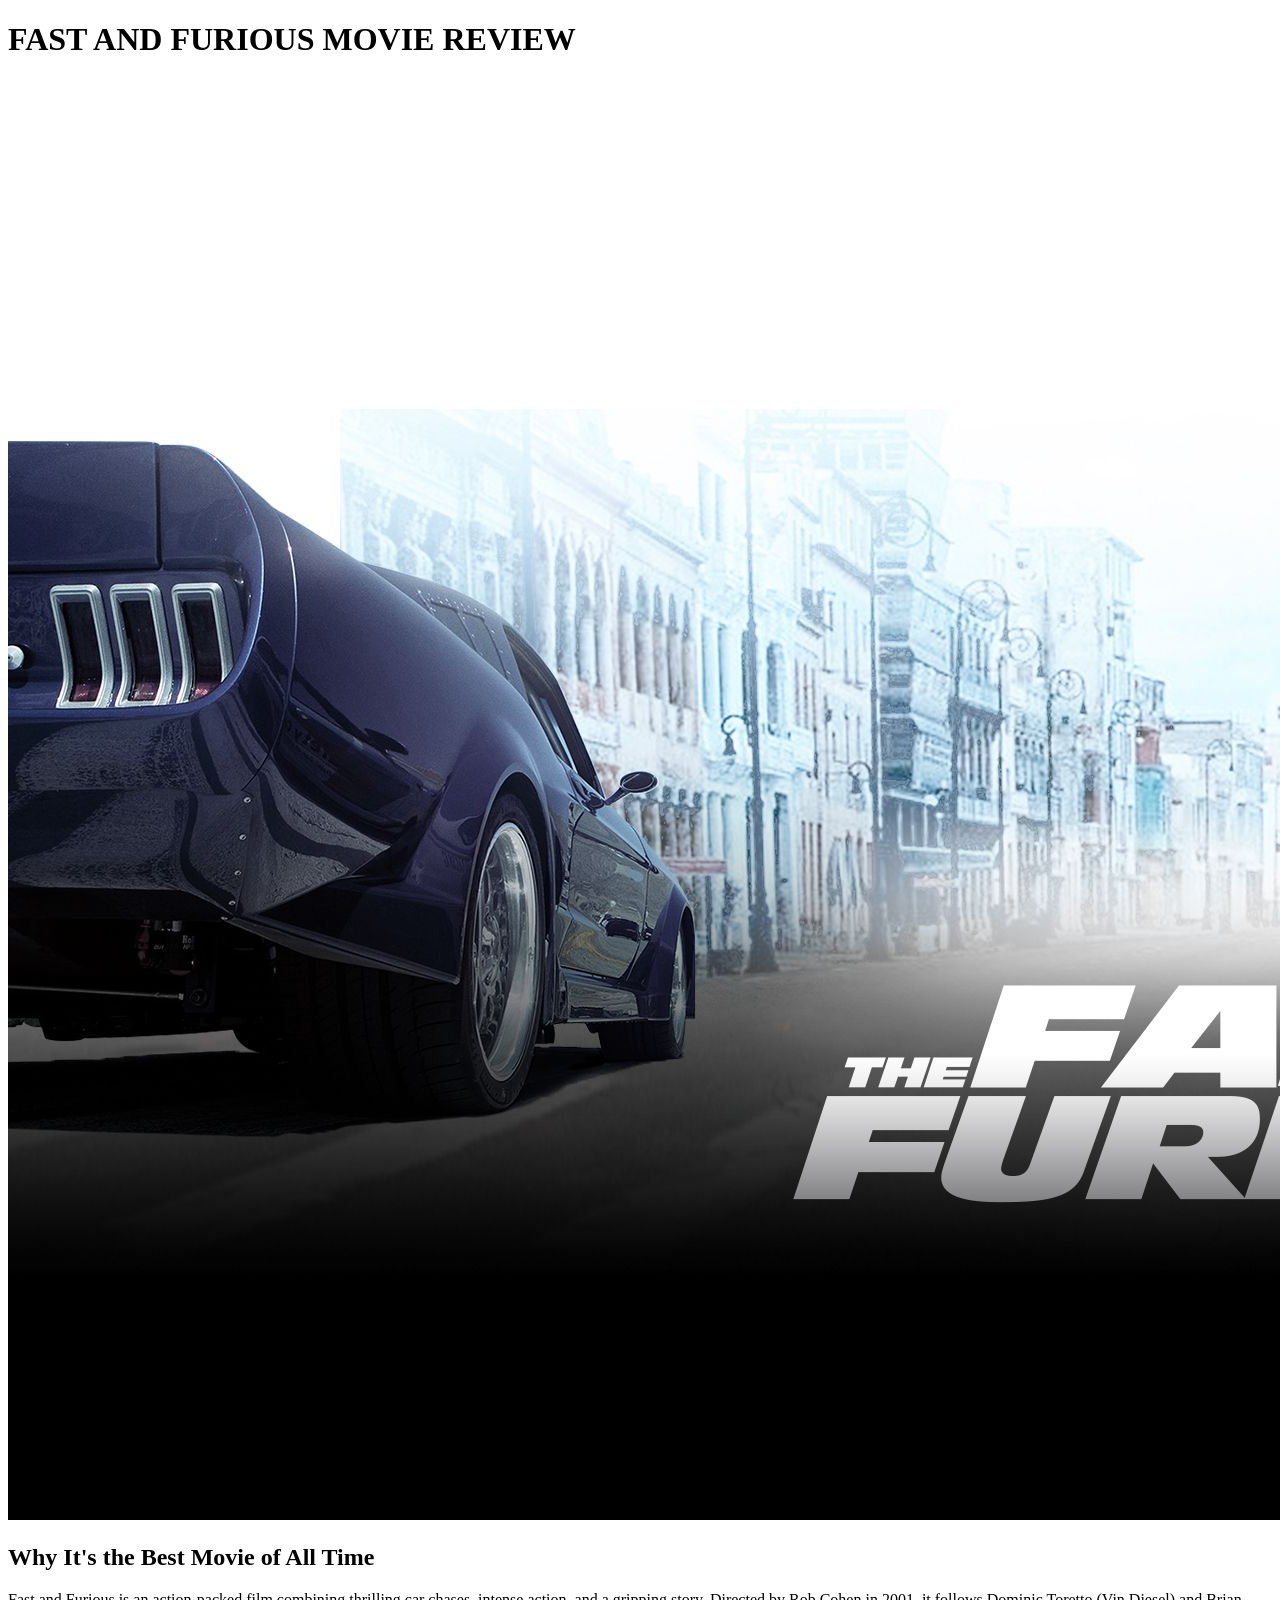
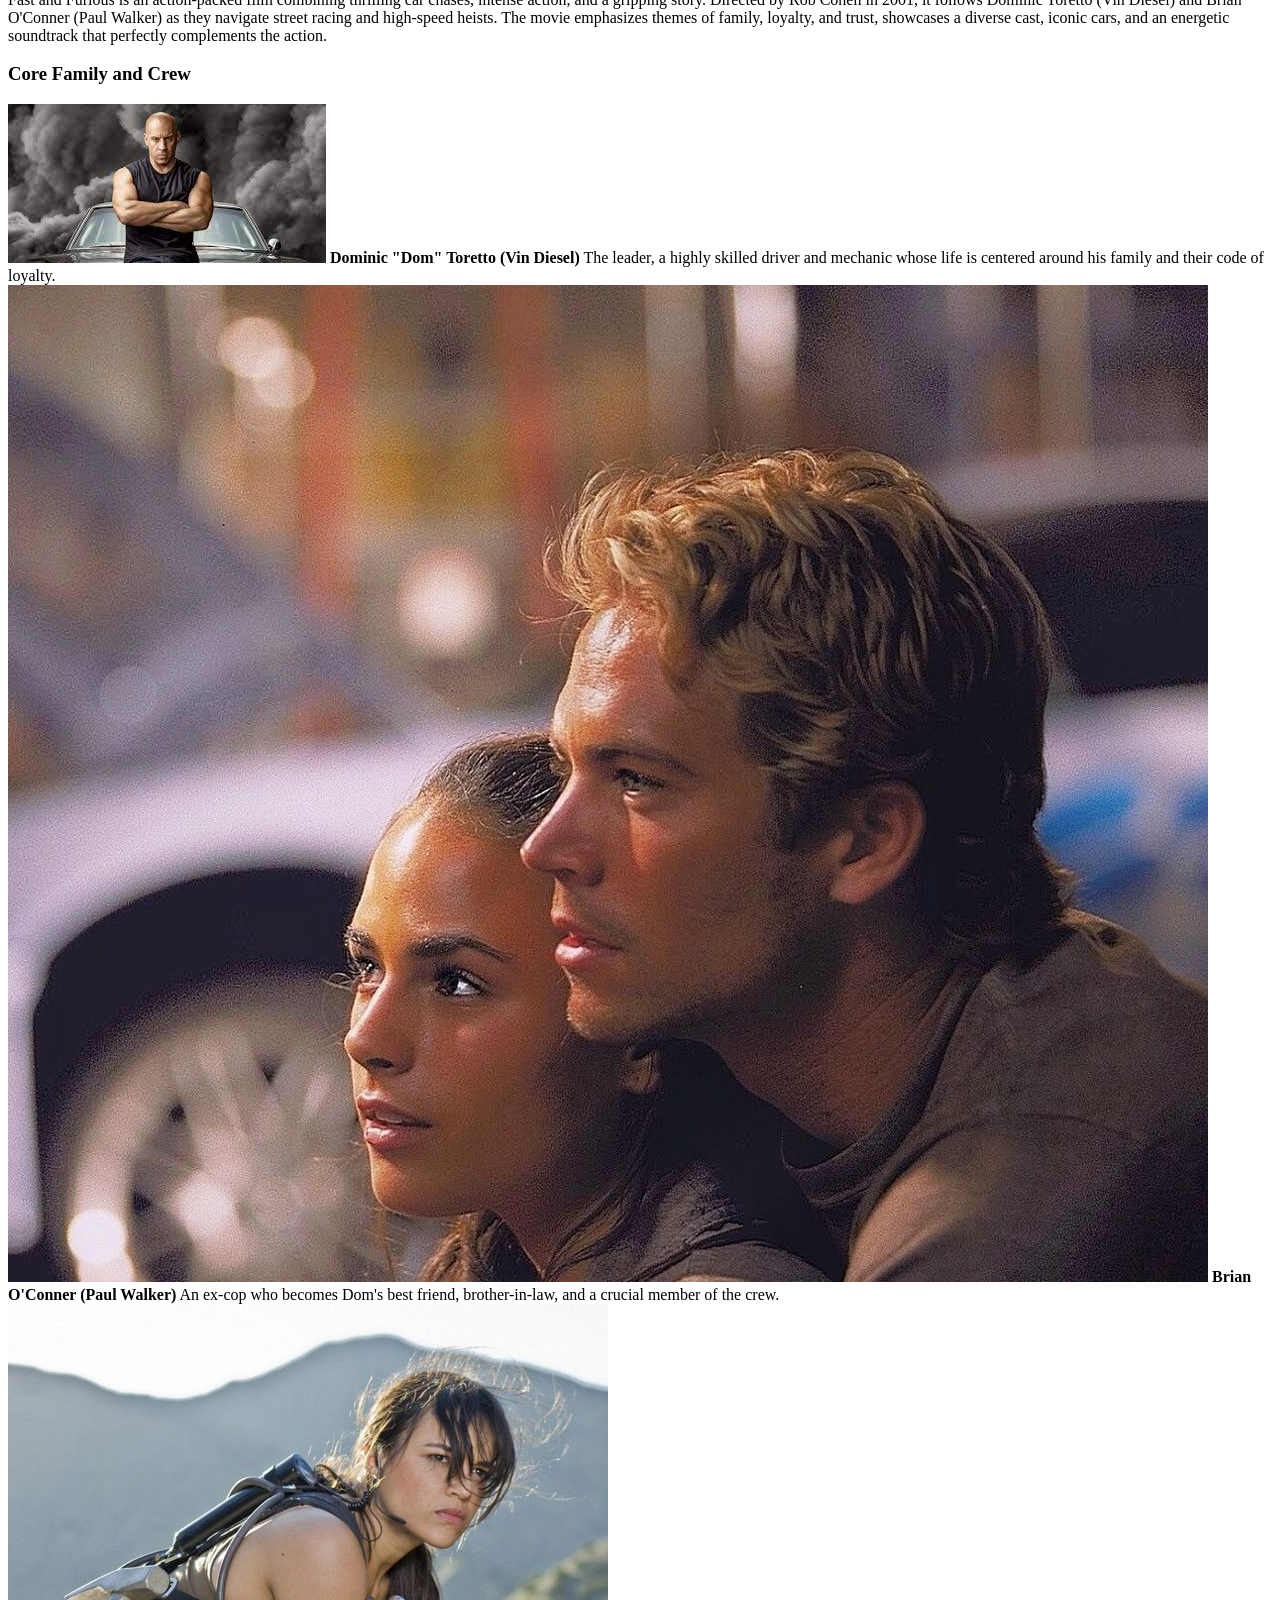
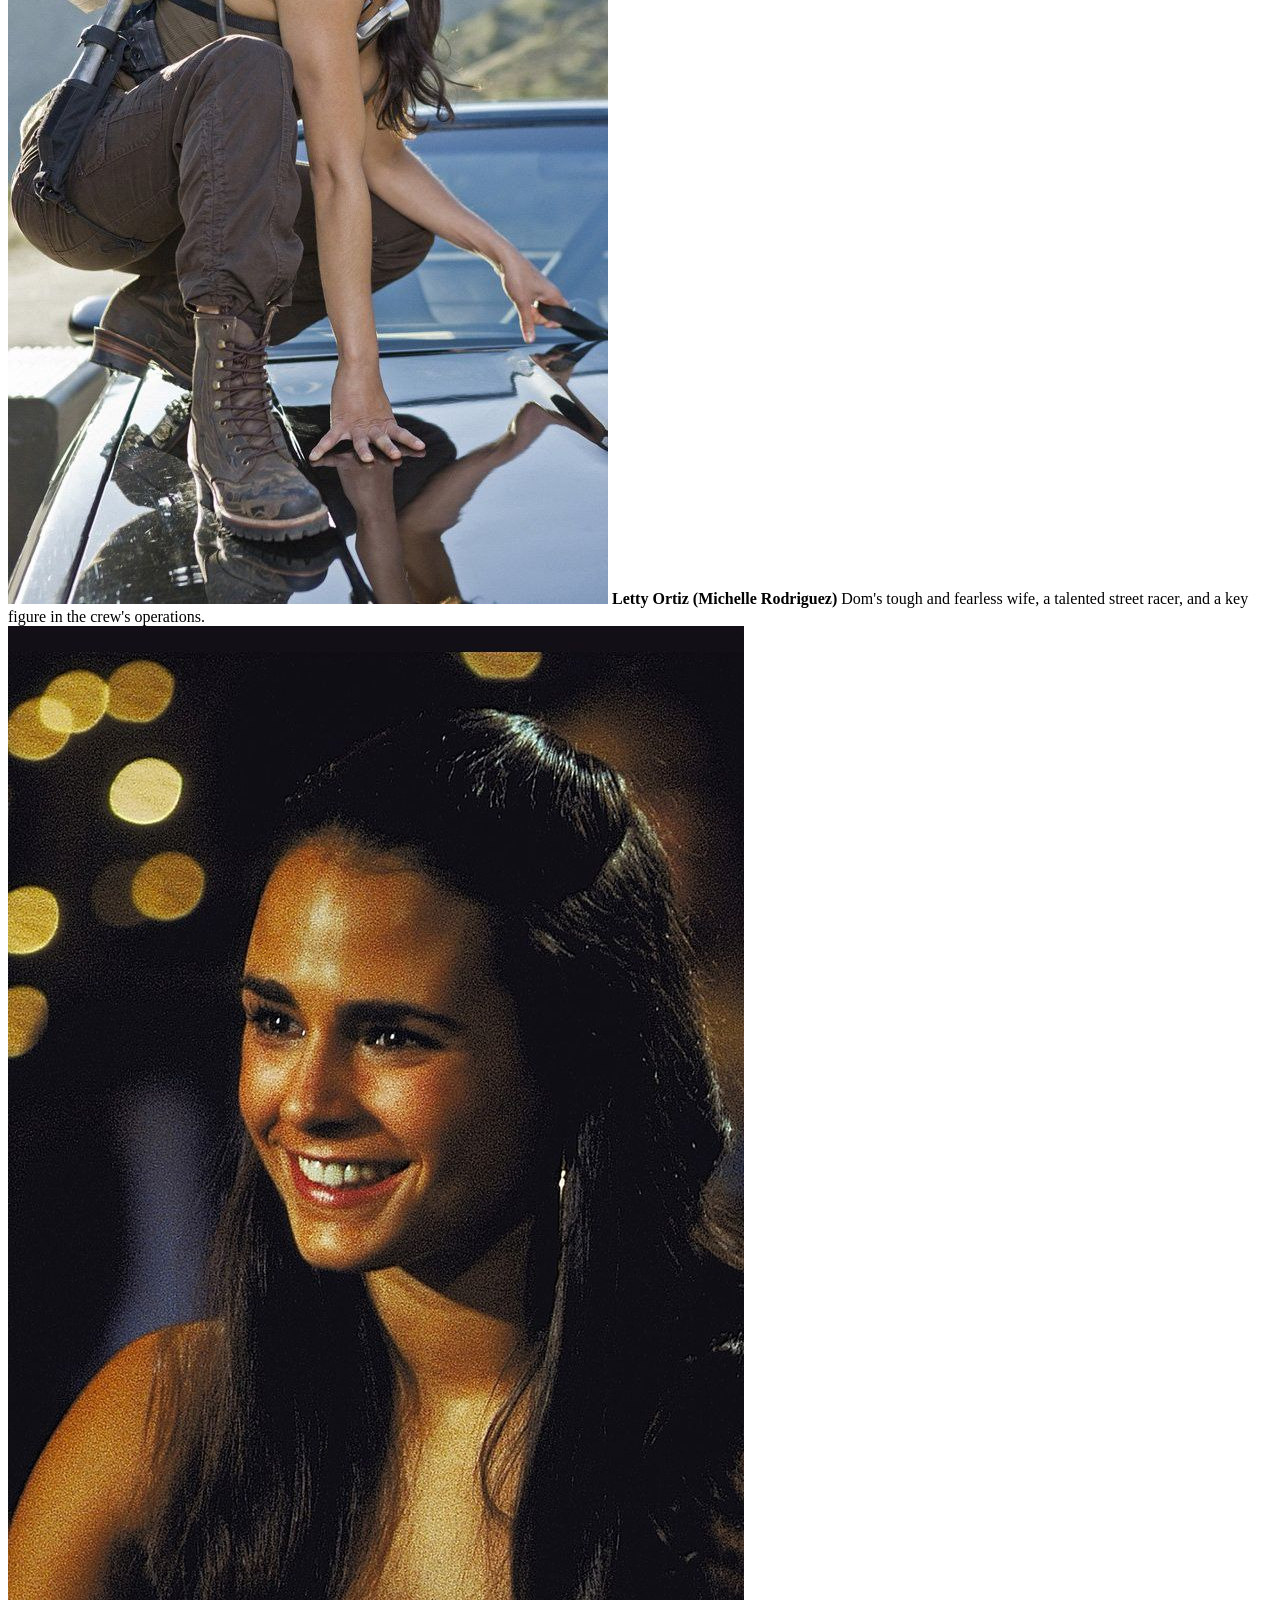
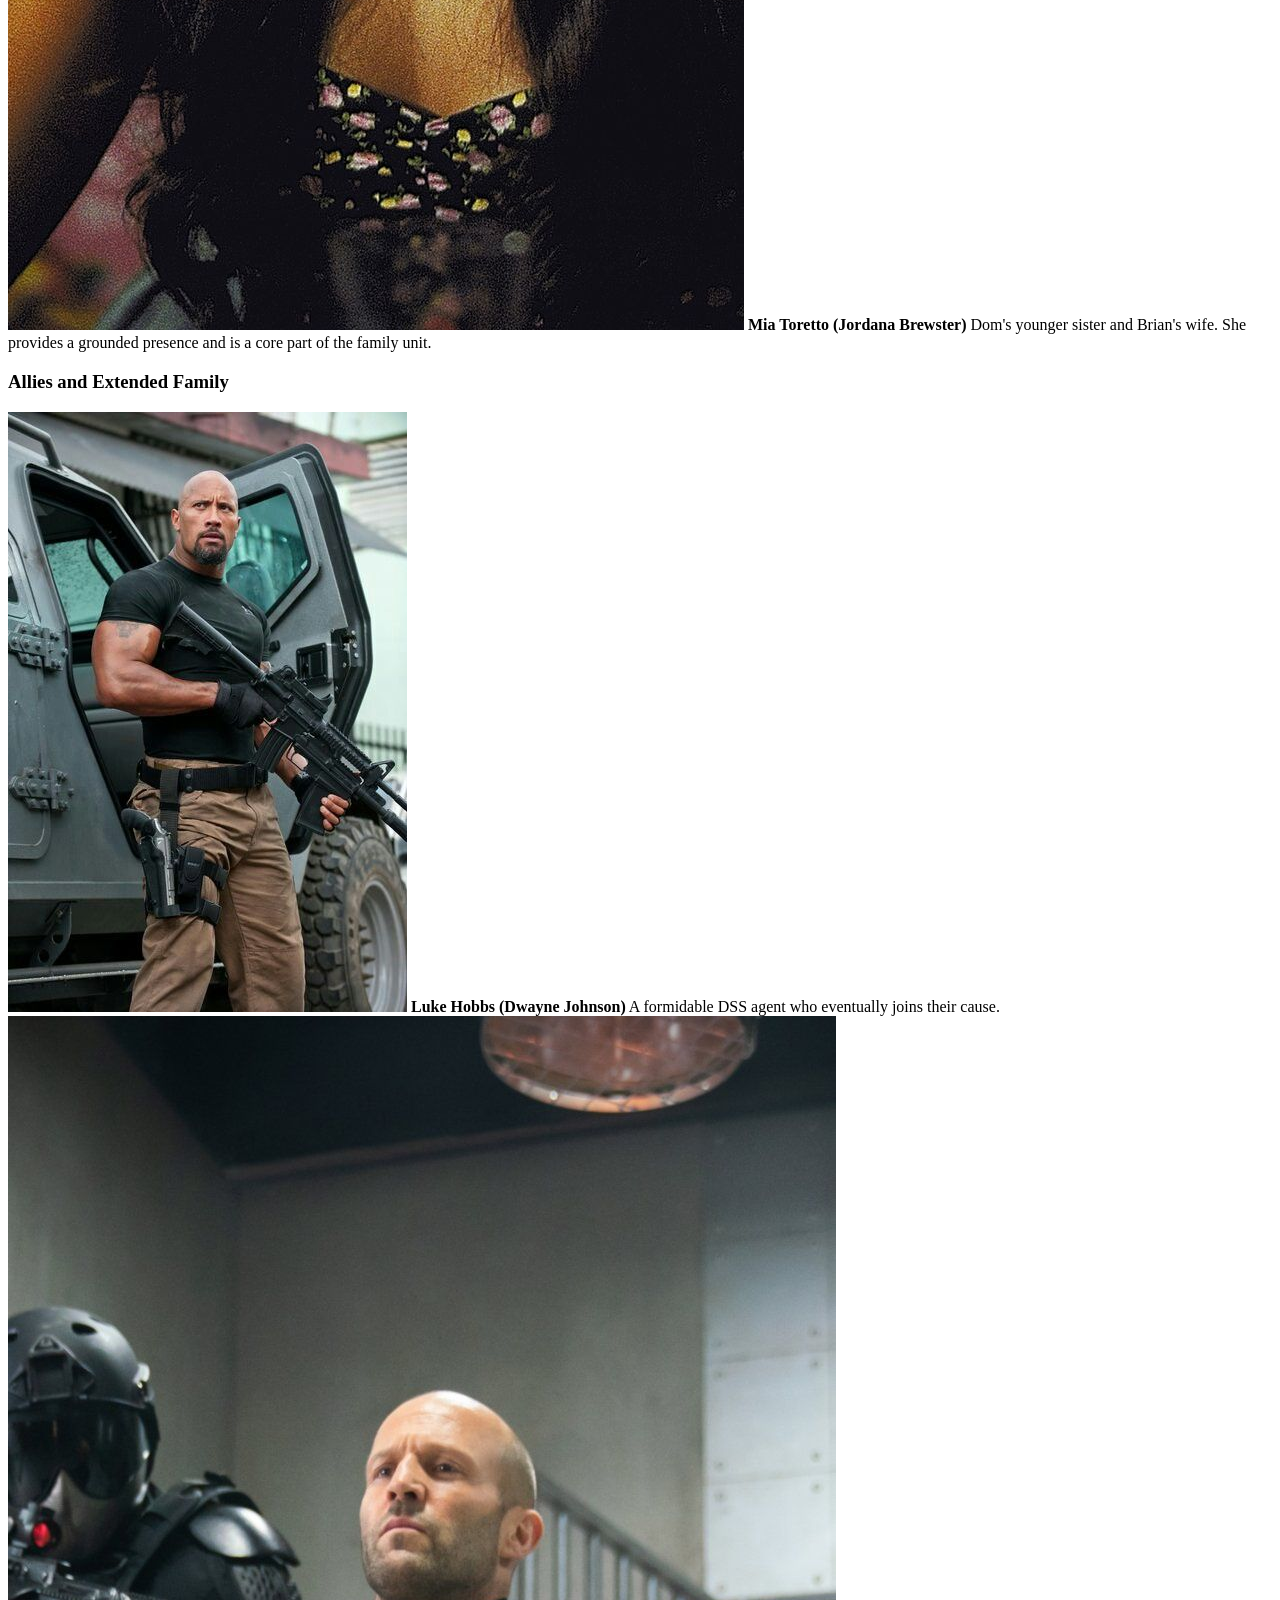
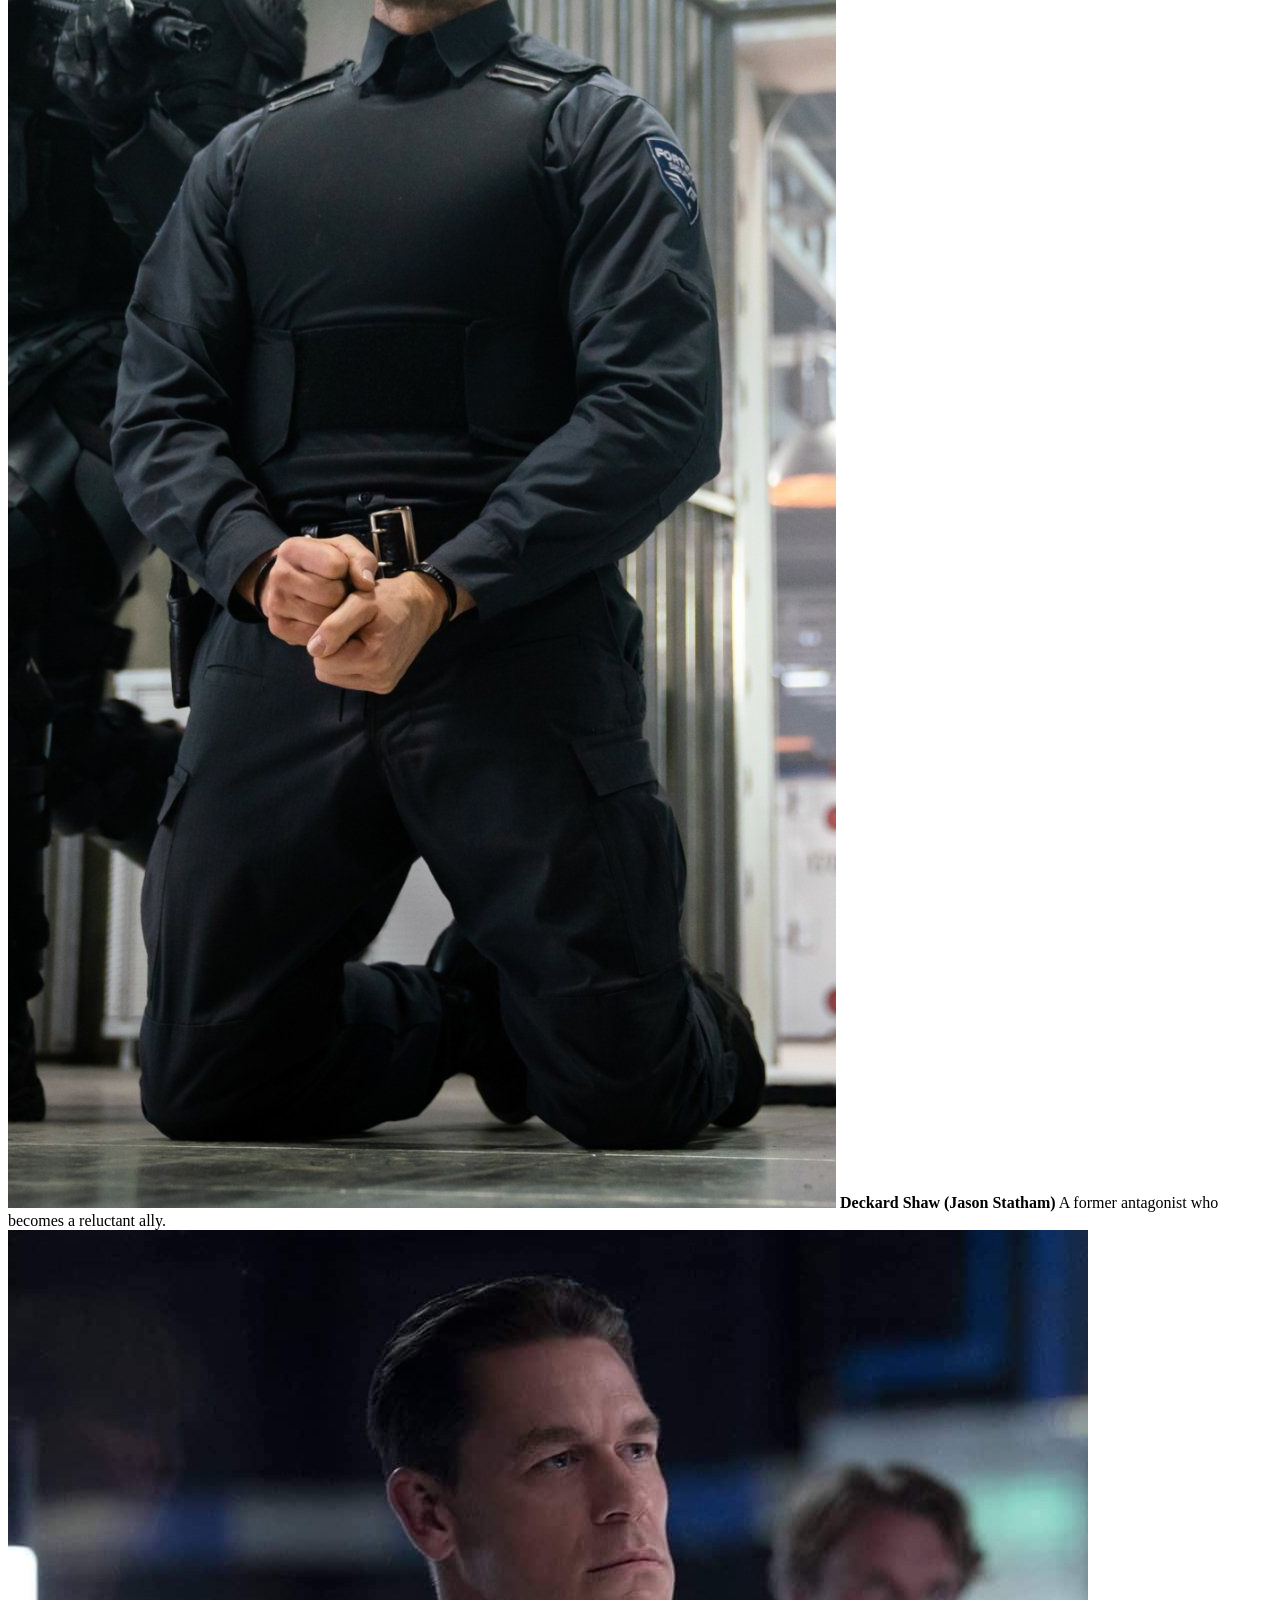
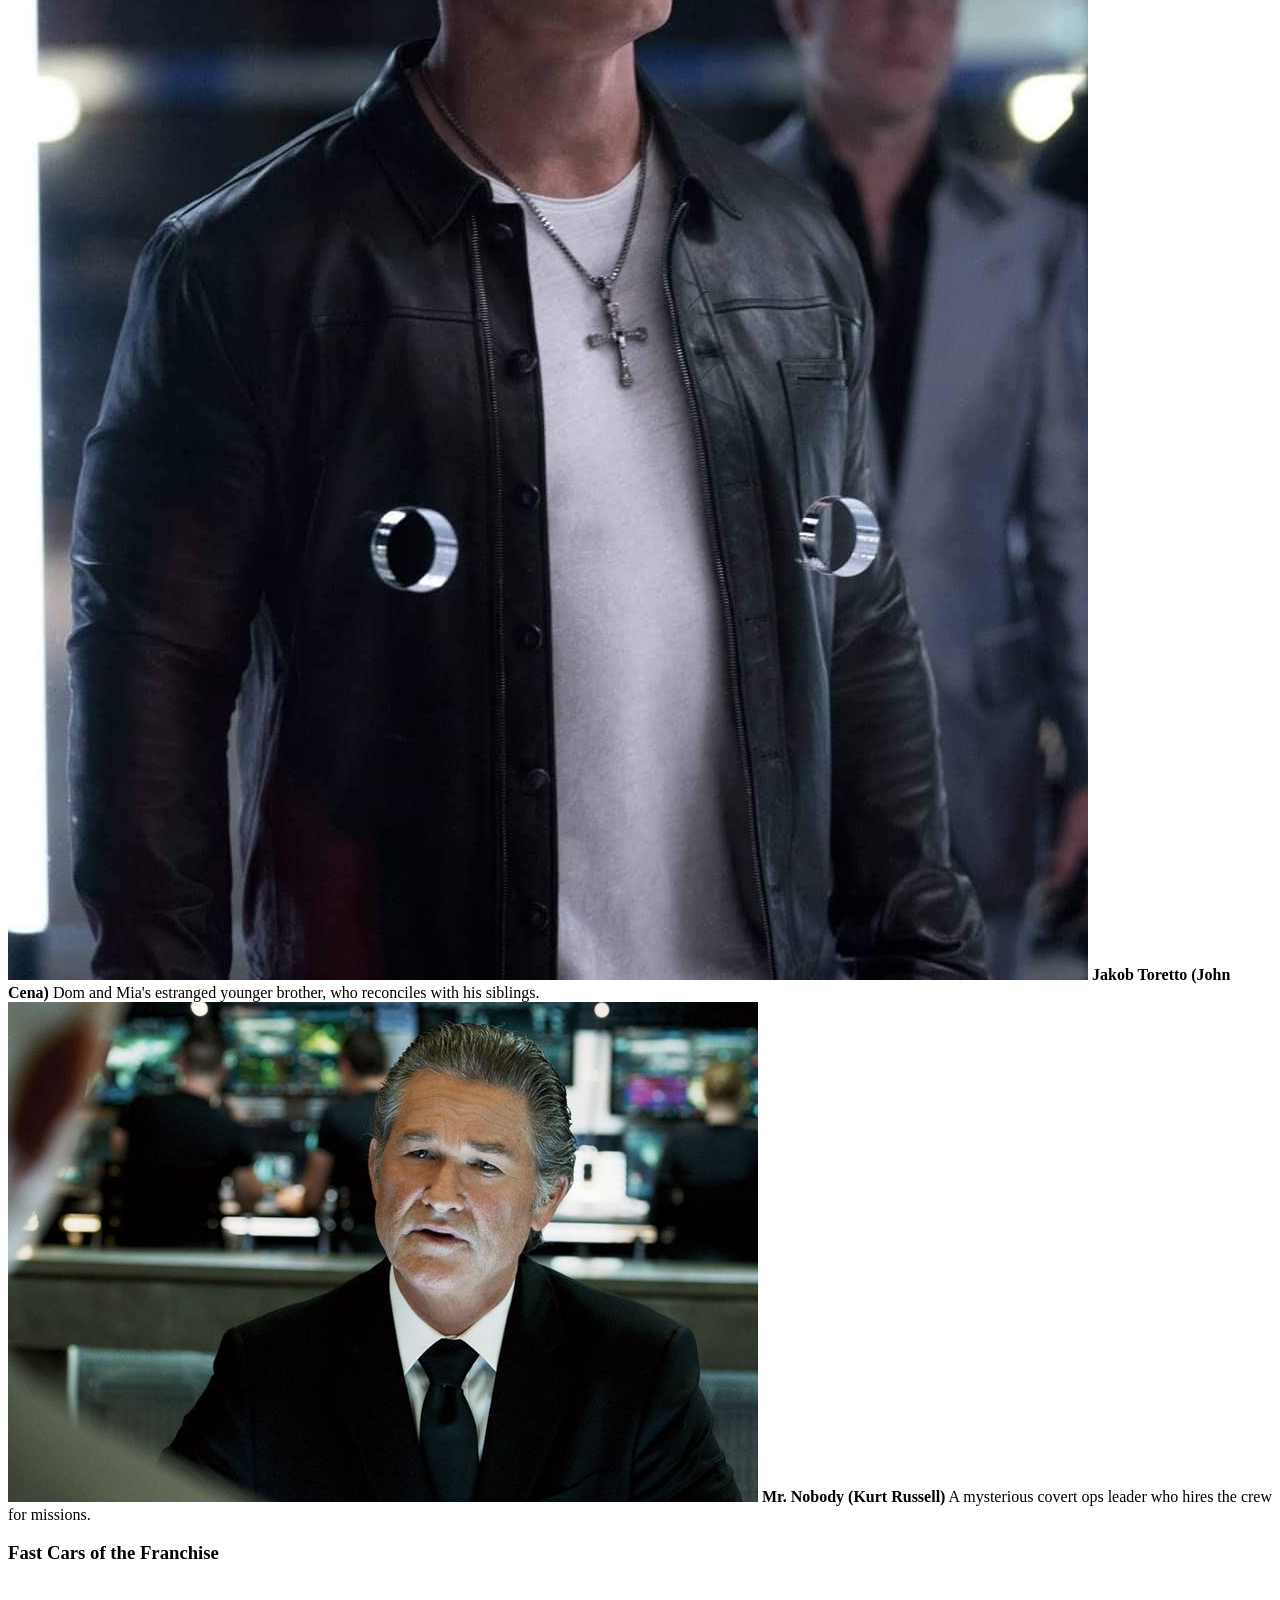
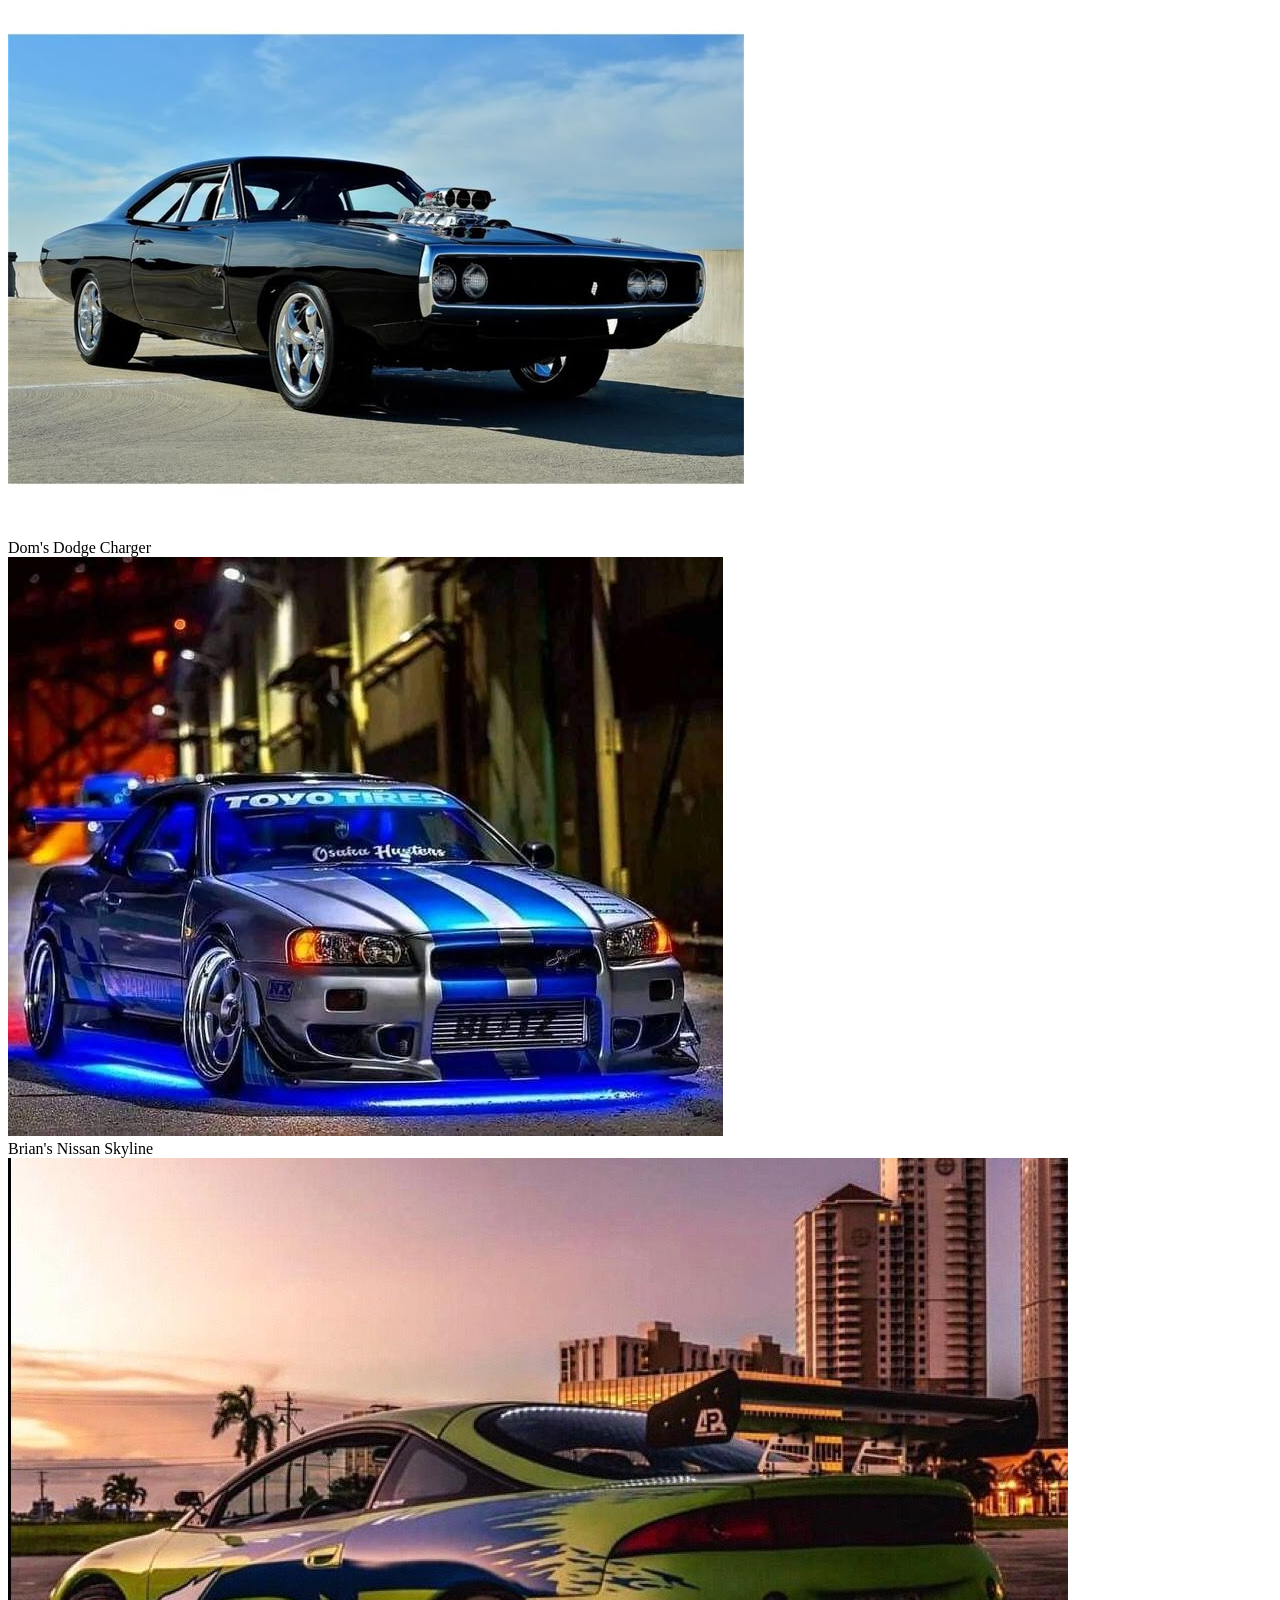
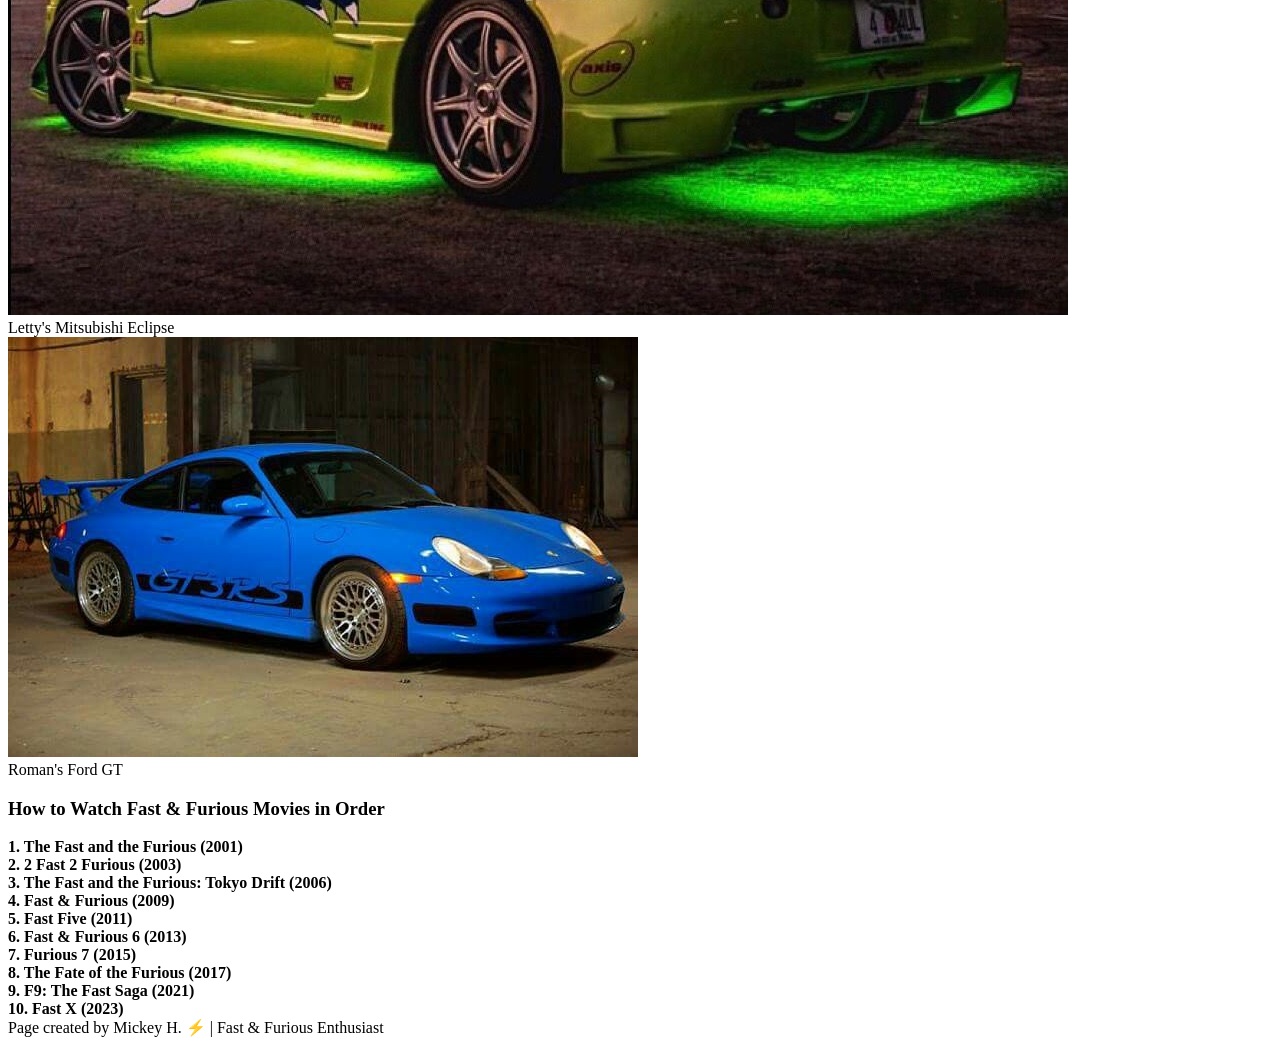
==== index.html @ 2337ce2a "Add main Fast and Furious website page" ====
<!DOCTYPE html>
<html lang="en">
<head>
    <meta charset="UTF-8">
    <meta name="viewport" content="width=device-width, initial-scale=1.0">
    <meta name="description" content="Explore the Fast & Furious franchise through movie reviews, iconic characters, legendary cars, and the movie watching order.">
    <title>FAST AND FURIOUS</title>
    <link rel="stylesheet" href="style.css">
    <script src="script.js" defer></script>
</head>
<body>

    <h1>FAST AND FURIOUS MOVIE REVIEW</h1>
    <img src="image/logo 1.jpeg" alt="Fast and Furious logo" class="logo">

    <h2 class="section-title">Why It's the Best Movie of All Time</h2>
    <p>
        Fast and Furious is an action-packed film combining thrilling car chases, intense action, and a gripping story.
        Directed by Rob Cohen in 2001, it follows Dominic Toretto (Vin Diesel) and Brian O'Conner (Paul Walker) as they
        navigate street racing and high-speed heists. The movie emphasizes themes of family, loyalty, and trust,
        showcases a diverse cast, iconic cars, and an energetic soundtrack that perfectly complements the action.
    </p>

    <h3 class="section-title">Core Family and Crew</h3>
    <div class="grid-container">
        <div class="card fade-in">
            <a href="image/dom.jpg" target="_blank" rel="noopener noreferrer"><img src="image/dom.jpg" alt="Dominic Toretto"></a>
            <strong>Dominic "Dom" Toretto (Vin Diesel)</strong>
            The leader, a highly skilled driver and mechanic whose life is centered around his family and their code of loyalty.
        </div>
        <div class="card fade-in">
            <a href="image/wife.jpg" target="_blank" rel="noopener noreferrer"><img src="image/wife.jpg" alt="Brian and Mia"></a>
            <strong>Brian O'Conner (Paul Walker)</strong>
            An ex-cop who becomes Dom's best friend, brother-in-law, and a crucial member of the crew.
        </div>
        <div class="card fade-in">
            <a href="image/letty.jpg" target="_blank" rel="noopener noreferrer"><img src="image/letty.jpg" alt="Letty Ortiz"></a>
            <strong>Letty Ortiz (Michelle Rodriguez)</strong>
            Dom's tough and fearless wife, a talented street racer, and a key figure in the crew's operations.
        </div>
        <div class="card fade-in">
            <a href="image/mia.jpg" target="_blank" rel="noopener noreferrer"><img src="image/mia.jpg" alt="Mia Toretto"></a>
            <strong>Mia Toretto (Jordana Brewster)</strong>
            Dom's younger sister and Brian's wife. She provides a grounded presence and is a core part of the family unit.
        </div>
    </div>

    <h3 class="section-title">Allies and Extended Family</h3>
    <div class="grid-container">
        <div class="card fade-in">
            <a href="image/luke.jpg" target="_blank" rel="noopener noreferrer"><img src="image/luke.jpg" alt="Luke Hobbs"></a>
            <strong>Luke Hobbs (Dwayne Johnson)</strong>
            A formidable DSS agent who eventually joins their cause.
        </div>
        <div class="card fade-in">
            <a href="image/deckard.jpg" target="_blank" rel="noopener noreferrer"><img src="image/deckard.jpg" alt="Deckard Shaw"></a>
            <strong>Deckard Shaw (Jason Statham)</strong>
            A former antagonist who becomes a reluctant ally.
        </div>
        <div class="card fade-in">
            <a href="image/jakob.jpg" target="_blank" rel="noopener noreferrer"><img src="image/jakob.jpg" alt="Jakob Toretto"></a>
            <strong>Jakob Toretto (John Cena)</strong>
            Dom and Mia's estranged younger brother, who reconciles with his siblings.
        </div>
        <div class="card fade-in">
            <a href="image/mr. Nobody.jpg" target="_blank" rel="noopener noreferrer"><img src="image/mr. Nobody.jpg" alt="Mr. Nobody"></a>
            <strong>Mr. Nobody (Kurt Russell)</strong>
            A mysterious covert ops leader who hires the crew for missions.
        </div>
    </div>

    <h3 class="section-title">Fast Cars of the Franchise</h3>
    <div class="grid-container">
        <div class="car-card fade-in">
            <img src="image/fastcar1.jpg" alt="Dom's Dodge Charger">
            <div class="car-caption">Dom's Dodge Charger</div>
        </div>
        <div class="car-card fade-in">
            <img src="image/fastcar2.jpg" alt="Brian's Nissan Skyline">
            <div class="car-caption">Brian's Nissan Skyline</div>
        </div>
        <div class="car-card fade-in">
            <img src="image/fastcar3.jpg" alt="Letty's Mitsubishi Eclipse">
            <div class="car-caption">Letty's Mitsubishi Eclipse</div>
        </div>
        <div class="car-card fade-in">
            <img src="image/fastcar4.jpg" alt="Roman's Ford GT">
            <div class="car-caption">Roman's Ford GT</div>
        </div>
    </div>

    <h3 class="section-title">How to Watch Fast & Furious Movies in Order</h3>
    <div class="grid-container">
        <div class="card fade-in"><strong>1. The Fast and the Furious (2001)</strong></div>
        <div class="card fade-in"><strong>2. 2 Fast 2 Furious (2003)</strong></div>
        <div class="card fade-in"><strong>3. The Fast and the Furious: Tokyo Drift (2006)</strong></div>
        <div class="card fade-in"><strong>4. Fast & Furious (2009)</strong></div>
        <div class="card fade-in"><strong>5. Fast Five (2011)</strong></div>
        <div class="card fade-in"><strong>6. Fast & Furious 6 (2013)</strong></div>
        <div class="card fade-in"><strong>7. Furious 7 (2015)</strong></div>
        <div class="card fade-in"><strong>8. The Fate of the Furious (2017)</strong></div>
        <div class="card fade-in"><strong>9. F9: The Fast Saga (2021)</strong></div>
        <div class="card fade-in"><strong>10. Fast X (2023)</strong></div>
    </div>

    <div class="stars" aria-hidden="true"></div>

    <footer>
        Page created by Mickey H. ⚡ | Fast & Furious Enthusiast
    </footer>

</body>
</html>
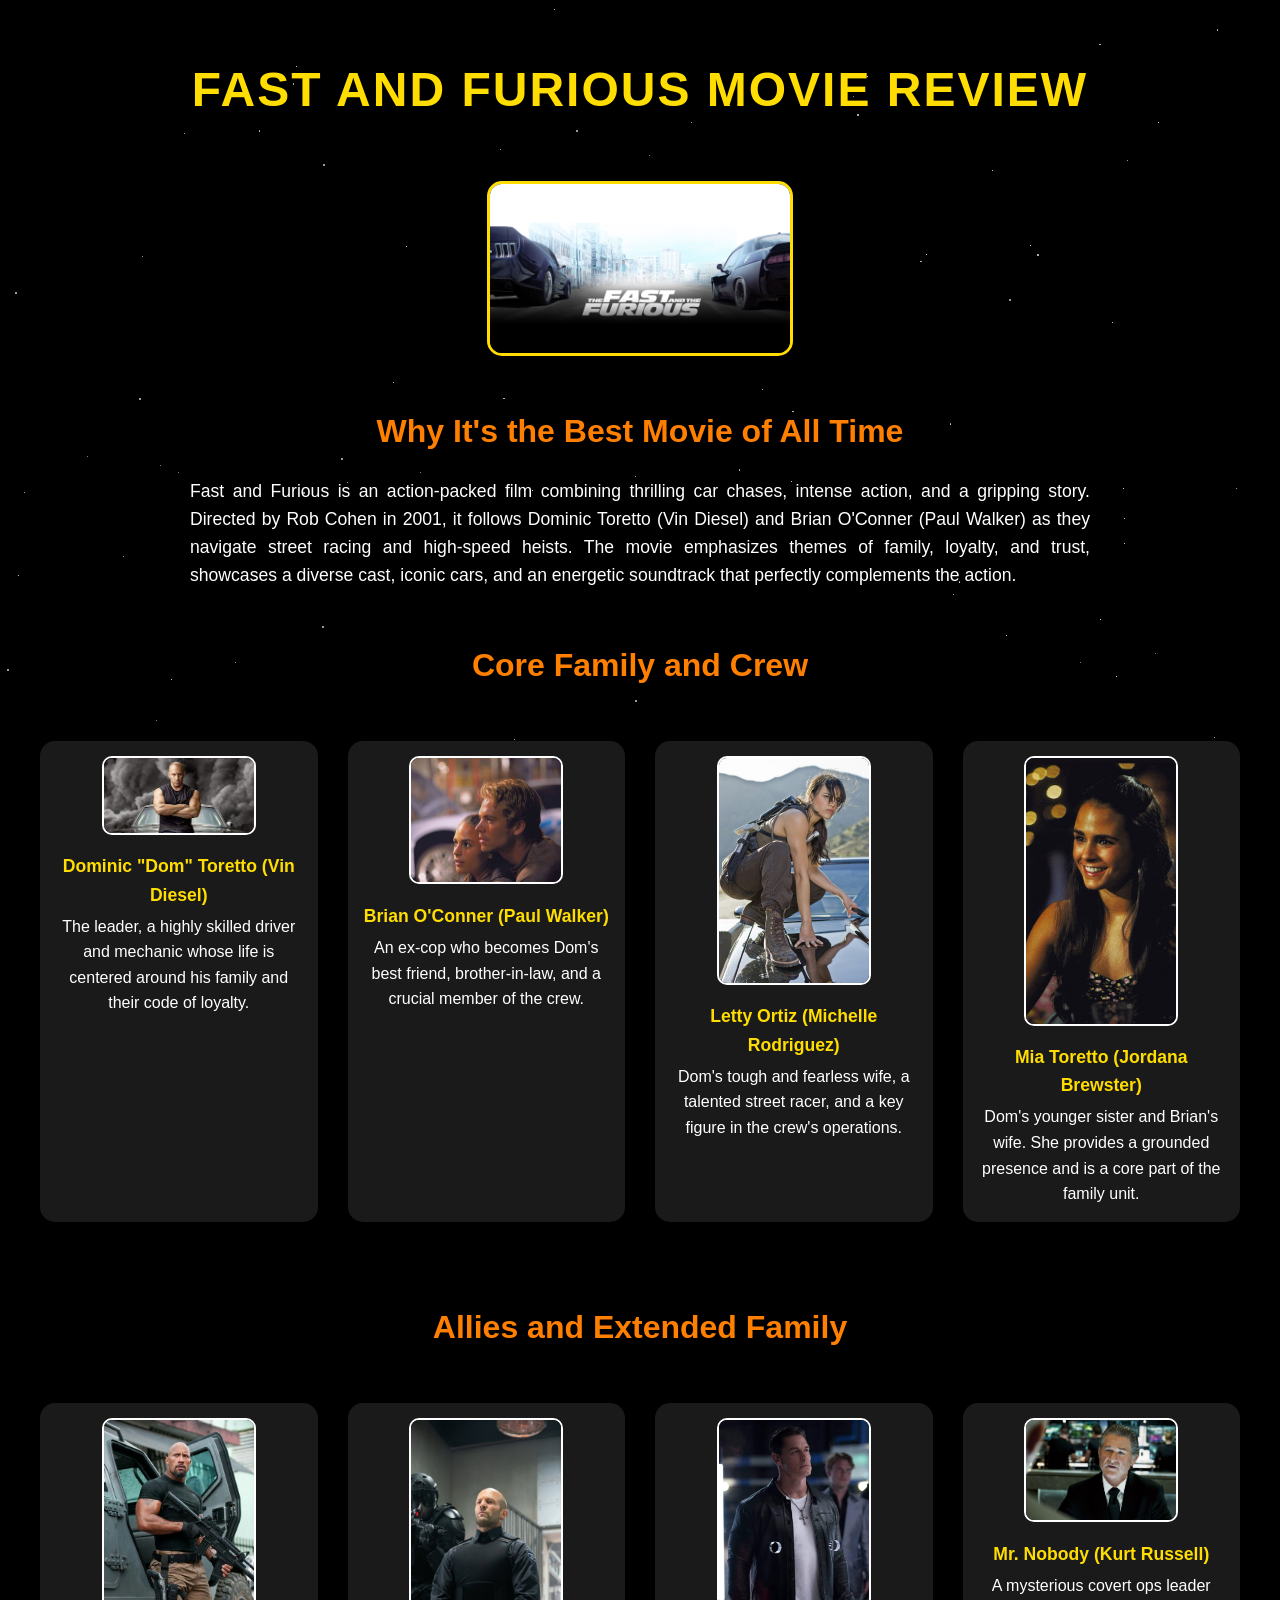
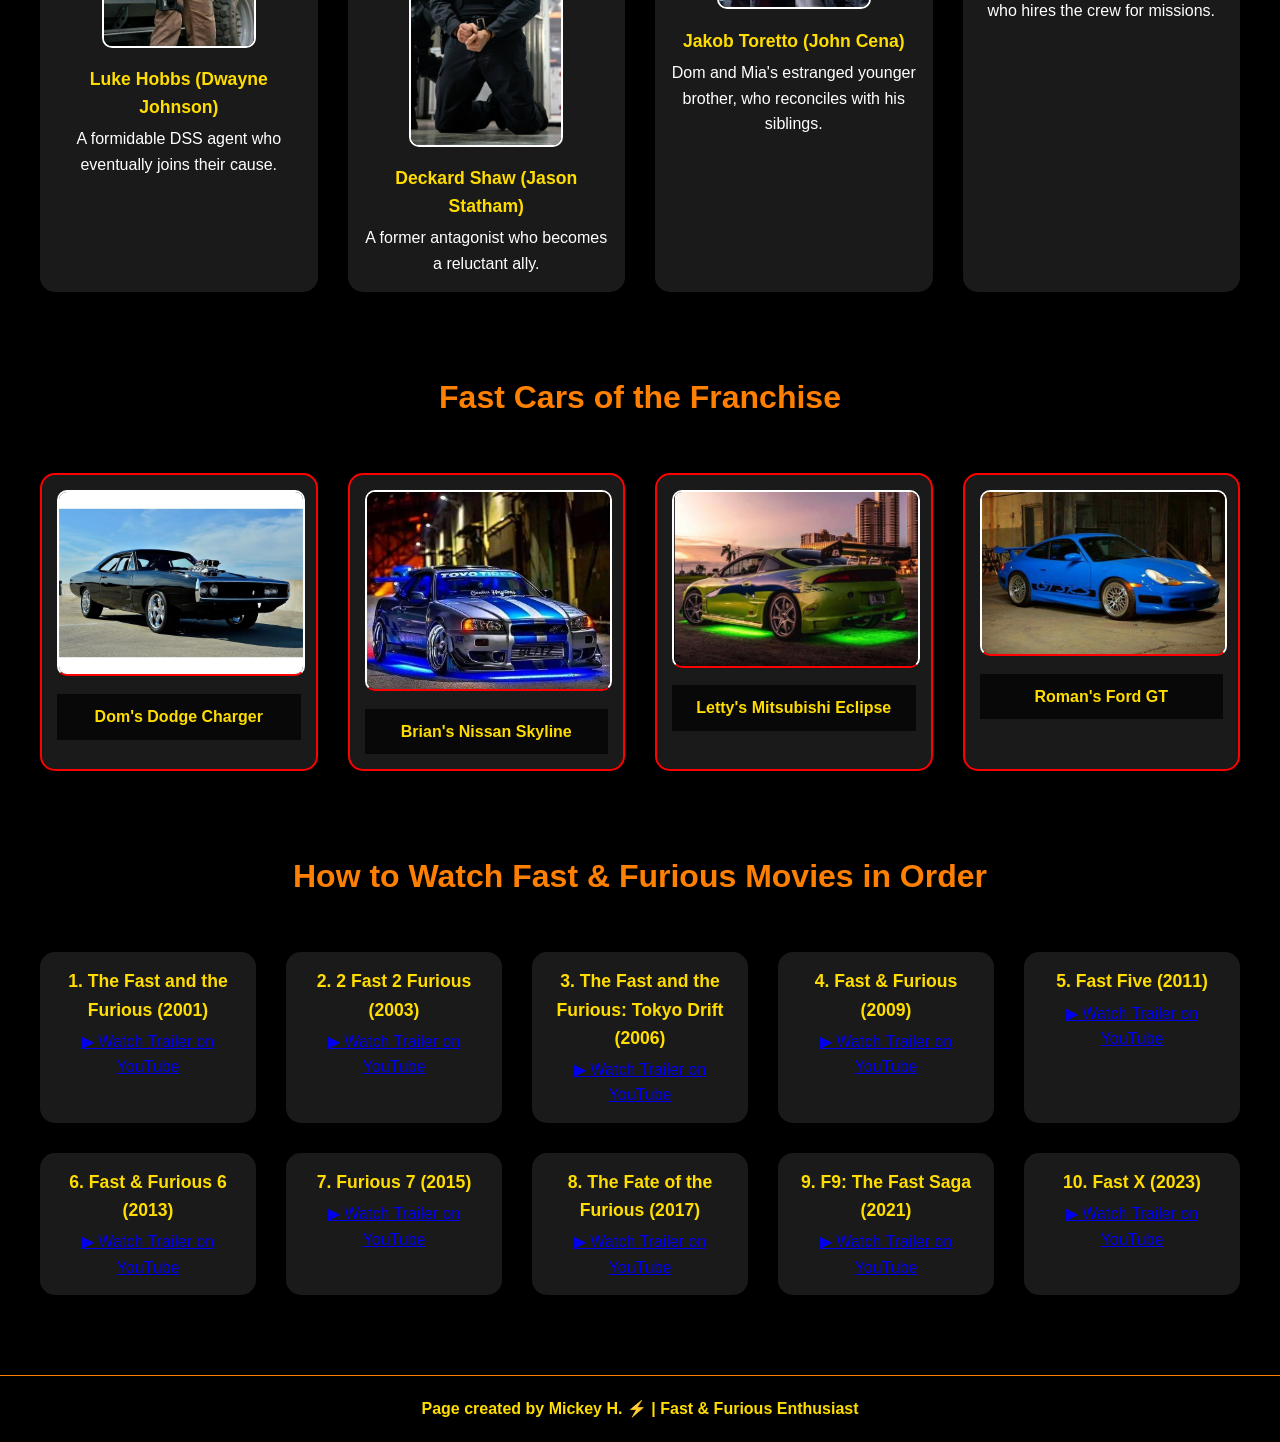
==== commit a1ba4c7d: "Add YouTube trailer links to all ten movies" ====
--- a/index.html
+++ b/index.html
@@ -91,16 +91,36 @@
 
     <h3 class="section-title">How to Watch Fast & Furious Movies in Order</h3>
     <div class="grid-container">
-        <div class="card fade-in"><strong>1. The Fast and the Furious (2001)</strong></div>
-        <div class="card fade-in"><strong>2. 2 Fast 2 Furious (2003)</strong></div>
-        <div class="card fade-in"><strong>3. The Fast and the Furious: Tokyo Drift (2006)</strong></div>
-        <div class="card fade-in"><strong>4. Fast & Furious (2009)</strong></div>
-        <div class="card fade-in"><strong>5. Fast Five (2011)</strong></div>
-        <div class="card fade-in"><strong>6. Fast & Furious 6 (2013)</strong></div>
-        <div class="card fade-in"><strong>7. Furious 7 (2015)</strong></div>
-        <div class="card fade-in"><strong>8. The Fate of the Furious (2017)</strong></div>
-        <div class="card fade-in"><strong>9. F9: The Fast Saga (2021)</strong></div>
-        <div class="card fade-in"><strong>10. Fast X (2023)</strong></div>
+        <div class="card fade-in"><strong>1. The Fast and the Furious (2001)</strong>
+            <a class="trailer-link" href="https://www.youtube.com/results?search_query=The+Fast+and+the+Furious+2001+official+trailer" target="_blank" rel="noopener noreferrer" aria-label="Find the official trailer for The Fast and the Furious (2001) on YouTube">▶ Watch Trailer on YouTube</a>
+        </div>
+        <div class="card fade-in"><strong>2. 2 Fast 2 Furious (2003)</strong>
+            <a class="trailer-link" href="https://www.youtube.com/results?search_query=2+Fast+2+Furious+2003+official+trailer" target="_blank" rel="noopener noreferrer" aria-label="Find the official trailer for 2 Fast 2 Furious (2003) on YouTube">▶ Watch Trailer on YouTube</a>
+        </div>
+        <div class="card fade-in"><strong>3. The Fast and the Furious: Tokyo Drift (2006)</strong>
+            <a class="trailer-link" href="https://www.youtube.com/results?search_query=Tokyo+Drift+2006+official+trailer" target="_blank" rel="noopener noreferrer" aria-label="Find the official trailer for The Fast and the Furious: Tokyo Drift (2006) on YouTube">▶ Watch Trailer on YouTube</a>
+        </div>
+        <div class="card fade-in"><strong>4. Fast & Furious (2009)</strong>
+            <a class="trailer-link" href="https://www.youtube.com/results?search_query=Fast+and+Furious+2009+official+trailer" target="_blank" rel="noopener noreferrer" aria-label="Find the official trailer for Fast & Furious (2009) on YouTube">▶ Watch Trailer on YouTube</a>
+        </div>
+        <div class="card fade-in"><strong>5. Fast Five (2011)</strong>
+            <a class="trailer-link" href="https://www.youtube.com/results?search_query=Fast+Five+2011+official+trailer" target="_blank" rel="noopener noreferrer" aria-label="Find the official trailer for Fast Five (2011) on YouTube">▶ Watch Trailer on YouTube</a>
+        </div>
+        <div class="card fade-in"><strong>6. Fast & Furious 6 (2013)</strong>
+            <a class="trailer-link" href="https://www.youtube.com/results?search_query=Fast+and+Furious+6+2013+official+trailer" target="_blank" rel="noopener noreferrer" aria-label="Find the official trailer for Fast & Furious 6 (2013) on YouTube">▶ Watch Trailer on YouTube</a>
+        </div>
+        <div class="card fade-in"><strong>7. Furious 7 (2015)</strong>
+            <a class="trailer-link" href="https://www.youtube.com/results?search_query=Furious+7+2015+official+trailer" target="_blank" rel="noopener noreferrer" aria-label="Find the official trailer for Furious 7 (2015) on YouTube">▶ Watch Trailer on YouTube</a>
+        </div>
+        <div class="card fade-in"><strong>8. The Fate of the Furious (2017)</strong>
+            <a class="trailer-link" href="https://www.youtube.com/results?search_query=The+Fate+of+the+Furious+2017+official+trailer" target="_blank" rel="noopener noreferrer" aria-label="Find the official trailer for The Fate of the Furious (2017) on YouTube">▶ Watch Trailer on YouTube</a>
+        </div>
+        <div class="card fade-in"><strong>9. F9: The Fast Saga (2021)</strong>
+            <a class="trailer-link" href="https://www.youtube.com/results?search_query=F9+The+Fast+Saga+2021+official+trailer" target="_blank" rel="noopener noreferrer" aria-label="Find the official trailer for F9: The Fast Saga (2021) on YouTube">▶ Watch Trailer on YouTube</a>
+        </div>
+        <div class="card fade-in"><strong>10. Fast X (2023)</strong>
+            <a class="trailer-link" href="https://www.youtube.com/results?search_query=Fast+X+2023+official+trailer" target="_blank" rel="noopener noreferrer" aria-label="Find the official trailer for Fast X (2023) on YouTube">▶ Watch Trailer on YouTube</a>
+        </div>
     </div>
 
     <div class="stars" aria-hidden="true"></div>
--- a/style.css
+++ b/style.css
@@ -0,0 +1,197 @@
+/* General Styles */
+body {
+    background-color: black;
+    color: #fff;
+    font-family: 'Arial', sans-serif;
+    line-height: 1.6;
+    margin: 0;
+    padding: 0;
+    overflow-x: hidden;
+}
+
+h1 {
+    text-align: center;
+    color: #ffdd00;
+    padding: 20px 0;
+    font-size: 3em;
+    letter-spacing: 2px;
+    animation: flicker 2s infinite;
+}
+
+@keyframes flicker {
+    0%, 19%, 21%, 23%, 25%, 54%, 56%, 100% {
+        opacity: 1;
+        text-shadow: 0 0 10px #ffdd00, 0 0 20px #ff7f00;
+    }
+    20%, 22%, 24%, 55% {
+        opacity: 0.4;
+        text-shadow: none;
+    }
+}
+
+h2, h3, h4 {
+    color: #ff7f00;
+    text-align: center;
+    margin-top: 40px;
+}
+
+p {
+    max-width: 900px;
+    margin: 15px auto;
+    text-align: justify;
+    font-size: 1.1em;
+}
+
+.logo {
+    display: block;
+    margin: 20px auto;
+    width: 300px;
+    border-radius: 15px;
+    border: 3px solid #ffdd00;
+    transition: transform 0.3s ease;
+}
+
+.logo:hover {
+    transform: scale(1.05);
+}
+
+/* Grid Layout */
+.grid-container {
+    display: grid;
+    grid-template-columns: repeat(auto-fit, minmax(200px, 1fr));
+    gap: 30px;
+    padding: 30px;
+    max-width: 1200px;
+    margin: auto;
+}
+
+/* Card Styling */
+.card, .car-card {
+    background-color: #1a1a1a;
+    border-radius: 15px;
+    padding: 15px;
+    text-align: center;
+    transition: transform 0.3s, box-shadow 0.3s, opacity 0.8s ease-out;
+    opacity: 0;
+    transform: translateY(20px);
+}
+
+.card:hover, .car-card:hover {
+    transform: scale(1.05);
+    box-shadow: 0 0 25px #ff7f00;
+}
+
+.card img, .car-card img {
+    width: 150px;
+    border-radius: 10px;
+    margin-bottom: 10px;
+    border: 2px solid #fff;
+    transition: transform 0.3s;
+}
+
+.card img:hover, .car-card img:hover {
+    transform: scale(1.05);
+}
+
+.card strong {
+    display: block;
+    margin-bottom: 5px;
+    font-size: 1.1em;
+    color: #ffdd00;
+}
+
+.section-title {
+    margin: 50px 0 20px 0;
+    font-size: 2em;
+}
+
+/* Car Cards Glow */
+.car-card {
+    border: 2px solid #ff0000;
+    overflow: hidden;
+    position: relative;
+}
+
+.car-card img {
+    width: 100%;
+    border-bottom: 2px solid #ff0000;
+}
+
+.car-caption {
+    padding: 10px;
+    background-color: rgba(0, 0, 0, 0.7);
+    color: #ffdd00;
+    font-weight: bold;
+    text-align: center;
+}
+
+/* Starfield Background */
+.stars {
+    position: fixed;
+    top: 0;
+    left: 0;
+    width: 100%;
+    height: 100%;
+    z-index: -1;
+    pointer-events: none;
+}
+
+.star {
+    position: absolute;
+    background: white;
+    border-radius: 50%;
+    opacity: 0.8;
+    animation: twinkle linear infinite;
+}
+
+@keyframes twinkle {
+    0% {
+        transform: translateY(0) scale(1);
+        opacity: 0.8;
+    }
+    50% {
+        transform: translateY(400px) scale(1.2);
+        opacity: 0.4;
+    }
+    100% {
+        transform: translateY(800px) scale(1);
+        opacity: 0.8;
+    }
+}
+
+/* Footer */
+footer {
+    text-align: center;
+    padding: 20px 0;
+    color: #ffdd00;
+    font-weight: bold;
+    border-top: 1px solid #ff7f00;
+    margin-top: 50px;
+}
+
+/* Responsive Adjustments */
+@media (max-width: 600px) {
+    h1 {
+        font-size: 2em;
+    }
+    h2, h3, h4 {
+        font-size: 1.5em;
+    }
+    p {
+        font-size: 1em;
+        padding: 0 10px;
+    }
+    .card img {
+        width: 120px;
+    }
+}
+
+/* Respect reduced-motion preferences */
+@media (prefers-reduced-motion: reduce) {
+    *, *::before, *::after {
+        animation-duration: 0.01ms !important;
+        animation-iteration-count: 1 !important;
+        scroll-behavior: auto !important;
+        transition-duration: 0.01ms !important;
+    }
+}
